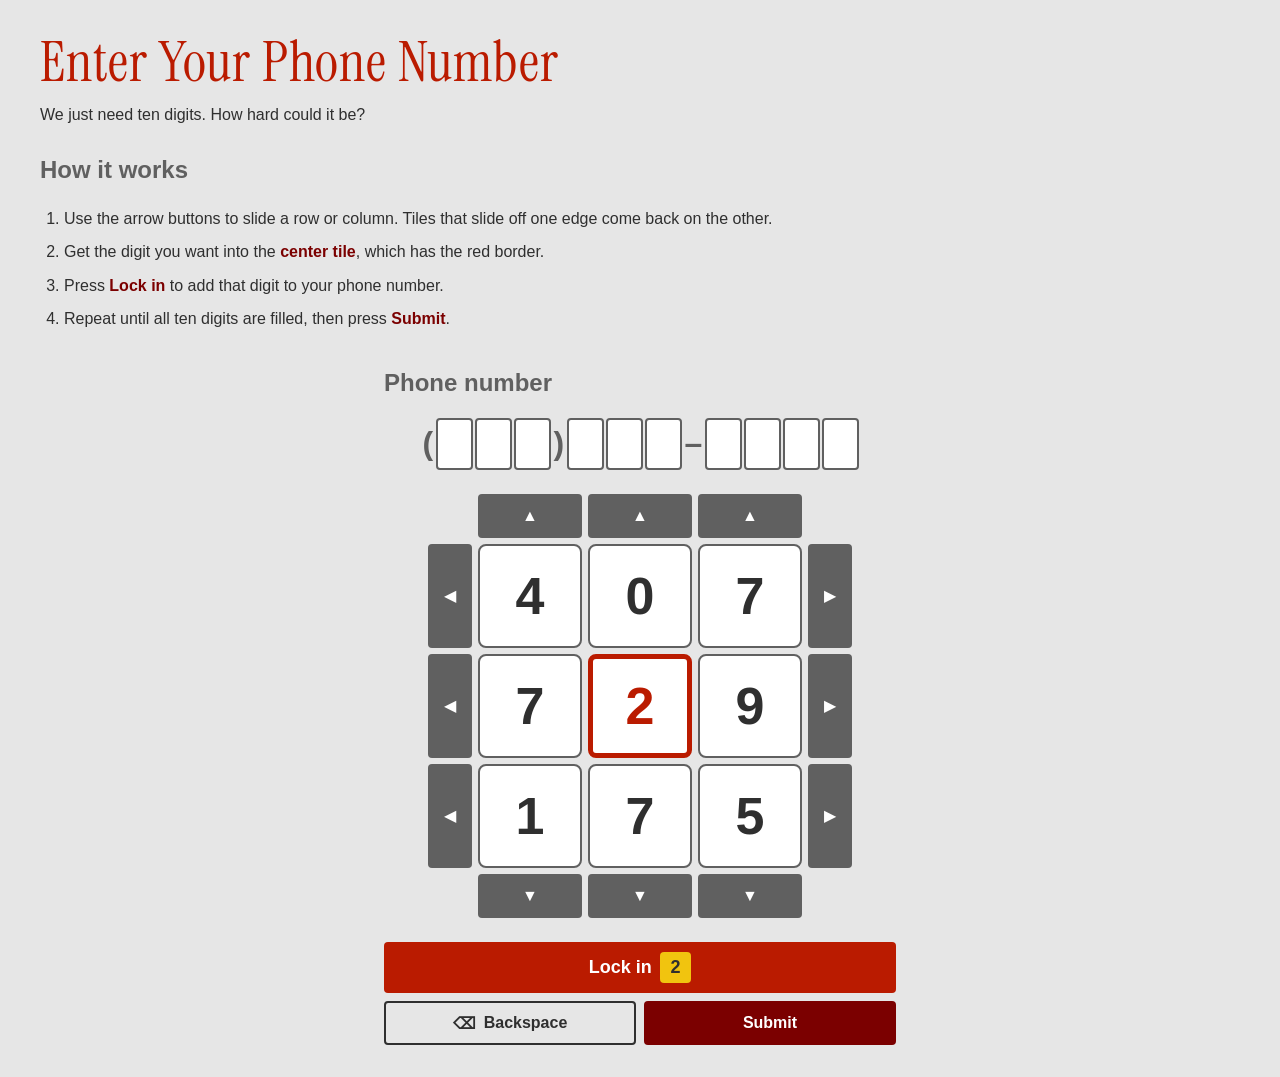
==== final/index.html @ 4a173e53 "AI HTML and CSS for final + Midterm empty files" ====
<!DOCTYPE html>
<html lang="en">
<head>
    <meta charset="UTF-8">
    <meta name="viewport" content="width=device-width, initial-scale=1.0">
    <title>Enter Your Phone Number</title>

    <link rel="preconnect" href="https://fonts.googleapis.com">
    <link rel="preconnect" href="https://fonts.gstatic.com" crossorigin>
    <link href="https://fonts.googleapis.com/css2?family=Google+Sans+Flex:opsz,wght@1..144,1..1000&family=Instrument+Serif:ital@0;1&display=swap" rel="stylesheet">

    <link rel="stylesheet" href="stylesheet.css">
</head>
<body>
    <div class="container">
        <header class="page-header">
            <h1>Enter Your Phone Number</h1>
            <p class="body-text">We just need ten digits. How hard could it be?</p>
        </header>

        <main class="layout">
            <!-- ===== Instructions ===== -->
            <section class="instructions" aria-labelledby="instructions-heading">
                <h2 id="instructions-heading">How it works</h2>
                <ol id="instructions-list" class="instructions-list">
                    <li>Use the arrow buttons to slide a row or column. Tiles that slide off one edge come back on the other.</li>
                    <li>Get the digit you want into the <strong>center tile</strong>, which has the red border.</li>
                    <li>Press <strong>Lock in</strong> to add that digit to your phone number.</li>
                    <li>Repeat until all ten digits are filled, then press <strong>Submit</strong>.</li>
                </ol>
            </section>

            <!-- ===== Phone input ===== -->
            <form id="phone-form" class="phone-form" action="#" method="post" novalidate>
                <fieldset class="phone-fieldset" aria-describedby="instructions-list">
                    <legend class="phone-legend">Phone number</legend>

                    <!-- Phone number display.
                         The boxes are hidden from screen readers. JS keeps
                         #phone-readable in sync so the number is still read aloud. -->
                    <div class="phone-display" id="phone-display">
                        <div class="phone-slots" aria-hidden="true">
                            <span class="phone-sep">(</span>
                            <span class="phone-slot" data-slot="0"></span>
                            <span class="phone-slot" data-slot="1"></span>
                            <span class="phone-slot" data-slot="2"></span>
                            <span class="phone-sep">)</span>
                            <span class="phone-slot" data-slot="3"></span>
                            <span class="phone-slot" data-slot="4"></span>
                            <span class="phone-slot" data-slot="5"></span>
                            <span class="phone-sep">&ndash;</span>
                            <span class="phone-slot" data-slot="6"></span>
                            <span class="phone-slot" data-slot="7"></span>
                            <span class="phone-slot" data-slot="8"></span>
                            <span class="phone-slot" data-slot="9"></span>
                        </div>
                        <p id="phone-readable" class="visually-hidden">No digits entered yet. 10 digits remaining.</p>
                    </div>

                    <!-- The value that gets submitted. JS fills this in. -->
                    <input type="hidden" name="phone" id="phone-value" value="">

                    <!-- ===== Cube board =====
                         Shift buttons: data-axis = "row" | "col"
                                        data-index = 0 | 1 | 2
                                        data-direction = "up" | "down" | "left" | "right"
                         Cells: data-row / data-col (0 to 2). Center cell = data-target -->
                    <div class="board" id="board">

                        <!-- Column up -->
                        <button type="button" class="shift-btn" data-axis="col" data-index="0" data-direction="up">
                            <span class="shift-icon" aria-hidden="true">&#9650;</span>
                            <span class="visually-hidden">Move column 1 up</span>
                        </button>
                        <button type="button" class="shift-btn" data-axis="col" data-index="1" data-direction="up">
                            <span class="shift-icon" aria-hidden="true">&#9650;</span>
                            <span class="visually-hidden">Move column 2 up</span>
                        </button>
                        <button type="button" class="shift-btn" data-axis="col" data-index="2" data-direction="up">
                            <span class="shift-icon" aria-hidden="true">&#9650;</span>
                            <span class="visually-hidden">Move column 3 up</span>
                        </button>

                        <!-- Row left -->
                        <button type="button" class="shift-btn" data-axis="row" data-index="0" data-direction="left">
                            <span class="shift-icon" aria-hidden="true">&#9664;</span>
                            <span class="visually-hidden">Move row 1 left</span>
                        </button>
                        <button type="button" class="shift-btn" data-axis="row" data-index="1" data-direction="left">
                            <span class="shift-icon" aria-hidden="true">&#9664;</span>
                            <span class="visually-hidden">Move row 2 left</span>
                        </button>
                        <button type="button" class="shift-btn" data-axis="row" data-index="2" data-direction="left">
                            <span class="shift-icon" aria-hidden="true">&#9664;</span>
                            <span class="visually-hidden">Move row 3 left</span>
                        </button>

                        <!-- The 3x3 grid. Reading order is row 1 left to right, then row 2, then row 3. -->
                        <ol class="cube" id="cube" aria-label="Number grid, 3 by 3">
                            <li class="cube-cell" data-row="0" data-col="0">
                                <span class="visually-hidden">Row 1, column 1: </span><span class="cube-digit">4</span>
                            </li>
                            <li class="cube-cell" data-row="0" data-col="1">
                                <span class="visually-hidden">Row 1, column 2: </span><span class="cube-digit">0</span>
                            </li>
                            <li class="cube-cell" data-row="0" data-col="2">
                                <span class="visually-hidden">Row 1, column 3: </span><span class="cube-digit">7</span>
                            </li>
                            <li class="cube-cell" data-row="1" data-col="0">
                                <span class="visually-hidden">Row 2, column 1: </span><span class="cube-digit">7</span>
                            </li>
                            <li class="cube-cell cube-cell--target" data-row="1" data-col="1" data-target>
                                <span class="visually-hidden">Row 2, column 2, lock-in tile: </span><span class="cube-digit">2</span>
                            </li>
                            <li class="cube-cell" data-row="1" data-col="2">
                                <span class="visually-hidden">Row 2, column 3: </span><span class="cube-digit">9</span>
                            </li>
                            <li class="cube-cell" data-row="2" data-col="0">
                                <span class="visually-hidden">Row 3, column 1: </span><span class="cube-digit">1</span>
                            </li>
                            <li class="cube-cell" data-row="2" data-col="1">
                                <span class="visually-hidden">Row 3, column 2: </span><span class="cube-digit">7</span>
                            </li>
                            <li class="cube-cell" data-row="2" data-col="2">
                                <span class="visually-hidden">Row 3, column 3: </span><span class="cube-digit">5</span>
                            </li>
                        </ol>

                        <!-- Row right -->
                        <button type="button" class="shift-btn" data-axis="row" data-index="0" data-direction="right">
                            <span class="shift-icon" aria-hidden="true">&#9654;</span>
                            <span class="visually-hidden">Move row 1 right</span>
                        </button>
                        <button type="button" class="shift-btn" data-axis="row" data-index="1" data-direction="right">
                            <span class="shift-icon" aria-hidden="true">&#9654;</span>
                            <span class="visually-hidden">Move row 2 right</span>
                        </button>
                        <button type="button" class="shift-btn" data-axis="row" data-index="2" data-direction="right">
                            <span class="shift-icon" aria-hidden="true">&#9654;</span>
                            <span class="visually-hidden">Move row 3 right</span>
                        </button>

                        <!-- Column down -->
                        <button type="button" class="shift-btn" data-axis="col" data-index="0" data-direction="down">
                            <span class="shift-icon" aria-hidden="true">&#9660;</span>
                            <span class="visually-hidden">Move column 1 down</span>
                        </button>
                        <button type="button" class="shift-btn" data-axis="col" data-index="1" data-direction="down">
                            <span class="shift-icon" aria-hidden="true">&#9660;</span>
                            <span class="visually-hidden">Move column 2 down</span>
                        </button>
                        <button type="button" class="shift-btn" data-axis="col" data-index="2" data-direction="down">
                            <span class="shift-icon" aria-hidden="true">&#9660;</span>
                            <span class="visually-hidden">Move column 3 down</span>
                        </button>
                    </div>

                    <!-- Announces each move to screen readers, e.g. "Row 2 moved left. Center tile is now 7." -->
                    <p id="cube-status" class="visually-hidden" role="status"></p>

                    <!-- ===== Controls ===== -->
                    <div class="controls">
                        <button type="button" id="lock-btn" class="button button--lock">
                            Lock in <span id="lock-digit" class="lock-digit">2</span>
                        </button>
                        <button type="button" id="backspace-btn" class="button button--outline">
                            <span aria-hidden="true">&#9003;</span> Backspace
                        </button>
                        <button type="submit" id="submit-btn" class="button button--submit">
                            Submit
                        </button>
                    </div>

                    <!-- Errors and confirmation after Submit. JS sets the text and adds .is-error or .is-success. -->
                    <p id="form-message" class="form-message" role="status"></p>
                </fieldset>
            </form>
        </main>

        <noscript>
            <p class="form-message is-error">This phone input needs JavaScript. (Honestly, that's the least frustrating part.)</p>
        </noscript>
    </div>
</body>
</html>
---- final/stylesheet.css ----
/* ==========================================================
   Rubik's Phone Input: styles
   Tokens come from the class design system template.
   ========================================================== */

:root {
    /* Color Palette - 5 Core Colors */
    --color-primary: #BA1B00;     /* Bright red - Main Brand Color */
    --color-secondary: #606060;   /* Dim Grey - For number boxes */
    --color-accent: #7B0000;      /* Passionate Red - Highlight / Warning Color */
    --color-neutral: #2F2F2F;     /* Deep Slate Gray - Neutral Text and Background */
    --color-highlight: #f1c40f;   /* Bright Yellow - Accent / Attention Color */

    /* Derived Colors */
    --color-background: #E6E6E6;
    --color-surface: #FFFFFF;
    --color-text-dark: var(--color-neutral);
    --color-text-light: white;

    /* Typography */
    --font-primary: 'Instrument Serif', -apple-system, BlinkMacSystemFont, serif;
    --font-secondary: 'Google Sans Flex', sans-serif;

    /* Spacing System */
    --spacing-xs: 0.25rem;
    --spacing-sm: 0.5rem;
    --spacing-md: 1rem;
    --spacing-lg: 1.5rem;
    --spacing-xl: 2rem;

    /* Border Radius */
    --radius-sm: 4px;
    --radius-md: 8px;
    --radius-lg: 12px;

    /* Board sizing (mobile first; scales up with the viewport) */
    --cell-size: clamp(3.5rem, 16vw, 6.5rem);
    --arrow-size: 2.75rem;          /* 44px minimum touch target */
    --board-gap: 0.375rem;

    /* Focus ring */
    --focus-ring: 3px solid var(--color-neutral);
}

/* ---------- Reset & base ---------- */

*,
*::before,
*::after {
    margin: 0;
    padding: 0;
    box-sizing: border-box;
}

body {
    font-family: var(--font-secondary);
    font-size: 1rem;
    line-height: 1.6;
    background-color: var(--color-background);
    color: var(--color-text-dark);
    padding: var(--spacing-md);
}

.container {
    max-width: 1200px;
    margin: 0 auto;
}

/* ---------- Typography ---------- */

h1 {
    font-family: var(--font-primary);
    font-size: clamp(2.25rem, 8vw, 3.5rem);
    font-weight: 400;
    line-height: 1.1;
    margin-bottom: var(--spacing-sm);
    color: var(--color-primary);
    letter-spacing: 0.05rem;
}

h2 {
    font-family: var(--font-secondary);
    font-size: 1.5rem;
    font-weight: 600;
    margin-bottom: var(--spacing-md);
    color: var(--color-secondary);
}

.body-text {
    font-size: 1rem;
    margin-bottom: var(--spacing-md);
}

/* ---------- Utilities ---------- */

/* Hidden visually, still read by screen readers */
.visually-hidden {
    position: absolute;
    width: 1px;
    height: 1px;
    padding: 0;
    margin: -1px;
    overflow: hidden;
    clip: rect(0 0 0 0);
    clip-path: inset(50%);
    white-space: nowrap;
    border: 0;
}

:focus-visible {
    outline: var(--focus-ring);
    outline-offset: 3px;
}

/* ---------- Page layout ---------- */

.page-header {
    margin-bottom: var(--spacing-lg);
}

.layout {
    display: grid;
    gap: var(--spacing-xl);
}

.instructions-list {
    padding-left: var(--spacing-lg);
    display: grid;
    gap: var(--spacing-sm);
}

.instructions-list strong {
    color: var(--color-accent);
}

/* ---------- Form shell ---------- */

.phone-form {
    width: 100%;
    max-width: 32rem;
    margin-inline: auto;
}

.phone-fieldset {
    border: 0;
    display: grid;
    justify-items: center;
    gap: var(--spacing-lg);
}

.phone-legend {
    font-size: 1.5rem;
    font-weight: 600;
    color: var(--color-secondary);
    margin-bottom: var(--spacing-md);
}

/* ---------- Phone number display ---------- */

.phone-display {
    width: 100%;
}

.phone-slots {
    display: flex;
    justify-content: center;
    align-items: center;
    gap: 2px;
    font-size: clamp(1.25rem, 5vw, 2rem);
    font-variant-numeric: tabular-nums;
}

.phone-slot {
    display: inline-grid;
    place-items: center;
    width: 1.15em;
    height: 1.6em;
    background-color: var(--color-surface);
    border: 2px solid var(--color-secondary);
    border-radius: var(--radius-sm);
    font-weight: 600;
    line-height: 1;
}

/* Next empty slot: JS adds .is-next so users see where the digit will go */
.phone-slot.is-next {
    border-color: var(--color-primary);
    border-width: 3px;
}

/* Lock-in animation. JS adds .is-new to a slot that was just filled */
.phone-slot.is-new {
    animation: pop 250ms ease-out;
}

.phone-sep {
    font-weight: 600;
    color: var(--color-secondary);
    padding-inline: 1px;
}

/* ---------- Cube board ----------
   Five-by-five grid: arrows around the edge, cube in the middle.

          [ ] [up1] [up2] [up3] [ ]
          [L1]  .     .     .   [R1]
          [L2]  .   CUBE    .   [R2]
          [L3]  .     .     .   [R3]
          [ ] [dn1] [dn2] [dn3] [ ]
*/

.board {
    display: grid;
    grid-template-columns: var(--arrow-size) repeat(3, var(--cell-size)) var(--arrow-size);
    grid-template-rows: var(--arrow-size) repeat(3, var(--cell-size)) var(--arrow-size);
    gap: var(--board-gap);
}

/* Place the cube itself */
.cube {
    grid-row: 2 / 5;
    grid-column: 2 / 5;
    list-style: none;
    display: grid;
    grid-template-columns: repeat(3, 1fr);
    grid-template-rows: repeat(3, 1fr);
    gap: var(--board-gap);
}

.cube-cell {
    display: grid;
    place-items: center;
    background-color: var(--color-surface);
    border: 2px solid var(--color-secondary);
    border-radius: var(--radius-md);
    font-size: calc(var(--cell-size) * 0.5);
    font-weight: 600;
    line-height: 1;
    font-variant-numeric: tabular-nums;
    user-select: none;
}

/* The lock-in tile. Thick red border, so it stands out by
   border width as well as color. */
.cube-cell--target {
    border: 5px solid var(--color-primary);
    color: var(--color-primary);
}

/* JS adds .is-flashing to the target cell when a digit is locked in */
.cube-cell--target.is-flashing {
    animation: flash 300ms ease-out;
}

/* Optional slide animation. JS can add .is-sliding-left/right/up/down
   to the cells that moved, then remove it on animationend */
.cube-cell.is-sliding-left  .cube-digit { animation: slide-left  180ms ease-out; }
.cube-cell.is-sliding-right .cube-digit { animation: slide-right 180ms ease-out; }
.cube-cell.is-sliding-up    .cube-digit { animation: slide-up    180ms ease-out; }
.cube-cell.is-sliding-down  .cube-digit { animation: slide-down  180ms ease-out; }

.cube-digit {
    display: inline-block;
}

/* ---------- Shift (arrow) buttons ---------- */

.shift-btn {
    display: grid;
    place-items: center;
    min-width: var(--arrow-size);
    min-height: var(--arrow-size);
    background-color: var(--color-secondary);
    color: var(--color-text-light);
    border: 2px solid transparent;
    border-radius: var(--radius-sm);
    font: inherit;
    font-size: 1rem;
    cursor: pointer;
    transition: background-color 0.2s ease, transform 0.15s ease;
}

.shift-btn:hover {
    background-color: var(--color-neutral);
}

.shift-btn:active {
    transform: scale(0.92);
    background-color: var(--color-accent);
}

/* Grid placement driven by the data attributes */
.shift-btn[data-direction="up"]    { grid-row: 1; }
.shift-btn[data-direction="down"]  { grid-row: 5; }
.shift-btn[data-direction="left"]  { grid-column: 1; }
.shift-btn[data-direction="right"] { grid-column: 5; }

.shift-btn[data-axis="col"][data-index="0"] { grid-column: 2; }
.shift-btn[data-axis="col"][data-index="1"] { grid-column: 3; }
.shift-btn[data-axis="col"][data-index="2"] { grid-column: 4; }

.shift-btn[data-axis="row"][data-index="0"] { grid-row: 2; }
.shift-btn[data-axis="row"][data-index="1"] { grid-row: 3; }
.shift-btn[data-axis="row"][data-index="2"] { grid-row: 4; }

/* ---------- Controls ---------- */

.controls {
    width: 100%;
    display: grid;
    grid-template-columns: 1fr 1fr;
    gap: var(--spacing-sm);
}

.button {
    display: inline-flex;
    align-items: center;
    justify-content: center;
    gap: var(--spacing-sm);
    min-height: 2.75rem;
    padding: var(--spacing-sm) var(--spacing-md);
    background-color: var(--color-primary);
    color: var(--color-text-light);
    border: 2px solid transparent;
    border-radius: var(--radius-sm);
    font-family: var(--font-secondary);
    font-size: 1rem;
    font-weight: 600;
    cursor: pointer;
    transition: background-color 0.3s ease, transform 0.2s;
}

.button:hover {
    background-color: color-mix(in srgb, var(--color-primary) 80%, black);
    border-color: var(--color-secondary);
    transform: scale(1.05);
}

.button:active {
    transform: scale(0.95);
}

/* Lock in: full width, most prominent */
.button--lock {
    grid-column: 1 / -1;
    font-size: 1.125rem;
}

.lock-digit {
    display: inline-grid;
    place-items: center;
    min-width: 1.75em;
    height: 1.75em;
    background-color: var(--color-highlight);
    color: var(--color-neutral);
    border-radius: var(--radius-sm);
    font-variant-numeric: tabular-nums;
}

/* Backspace: outlined */
.button--outline {
    background-color: transparent;
    color: var(--color-neutral);
    border-color: var(--color-neutral);
}

.button--outline:hover {
    background-color: var(--color-surface);
    border-color: var(--color-neutral);
}

/* Submit: deep red */
.button--submit {
    background-color: var(--color-accent);
}

.button--submit:hover {
    background-color: color-mix(in srgb, var(--color-accent) 80%, black);
}

/* Disabled state. Toggle the `disabled` attribute from JS
   (e.g. Backspace when empty, Lock in when all 10 digits are full) */
.button:disabled,
.shift-btn:disabled {
    background-color: transparent;
    color: var(--color-secondary);
    border: 2px dashed var(--color-secondary);
    cursor: not-allowed;
    transform: none;
}

.button:disabled .lock-digit {
    background-color: transparent;
    color: inherit;
}

/* ---------- Form message ---------- */

.form-message {
    width: 100%;
    text-align: center;
    font-weight: 600;
}

.form-message:empty {
    display: none;
}

.form-message.is-error {
    color: var(--color-accent);
    padding: var(--spacing-sm) var(--spacing-md);
    border-left: 4px solid var(--color-accent);
    background-color: var(--color-surface);
}

.form-message.is-success {
    color: var(--color-neutral);
    padding: var(--spacing-sm) var(--spacing-md);
    border-left: 4px solid var(--color-highlight);
    background-color: var(--color-surface);
}

/* ---------- Animations ---------- */

@keyframes pop {
    0%   { transform: scale(0.6); }
    70%  { transform: scale(1.15); }
    100% { transform: scale(1); }
}

@keyframes flash {
    0%   { background-color: var(--color-highlight); }
    100% { background-color: var(--color-surface); }
}

@keyframes slide-left  { from { transform: translateX(60%);  opacity: 0; } }
@keyframes slide-right { from { transform: translateX(-60%); opacity: 0; } }
@keyframes slide-up    { from { transform: translateY(60%);  opacity: 0; } }
@keyframes slide-down  { from { transform: translateY(-60%); opacity: 0; } }

/* ---------- Responsive: desktop (1200px target) ---------- */

@media (min-width: 900px) {
    body {
        padding: var(--spacing-xl);
    }

    .instructions {
        max-width: 48rem;
    }
}

/* ---------- Motion preferences ---------- */

@media (prefers-reduced-motion: reduce) {
    *,
    *::before,
    *::after {
        animation-duration: 0.01ms !important;
        animation-iteration-count: 1 !important;
        transition-duration: 0.01ms !important;
    }

    .button:hover,
    .button:active,
    .shift-btn:active {
        transform: none;
    }
}

/* ---------- Windows High Contrast / forced colors ---------- */

@media (forced-colors: active) {
    .cube-cell--target {
        border-style: double;
        border-width: 8px;
    }

    .phone-slot.is-next {
        border-style: dashed;
    }
}
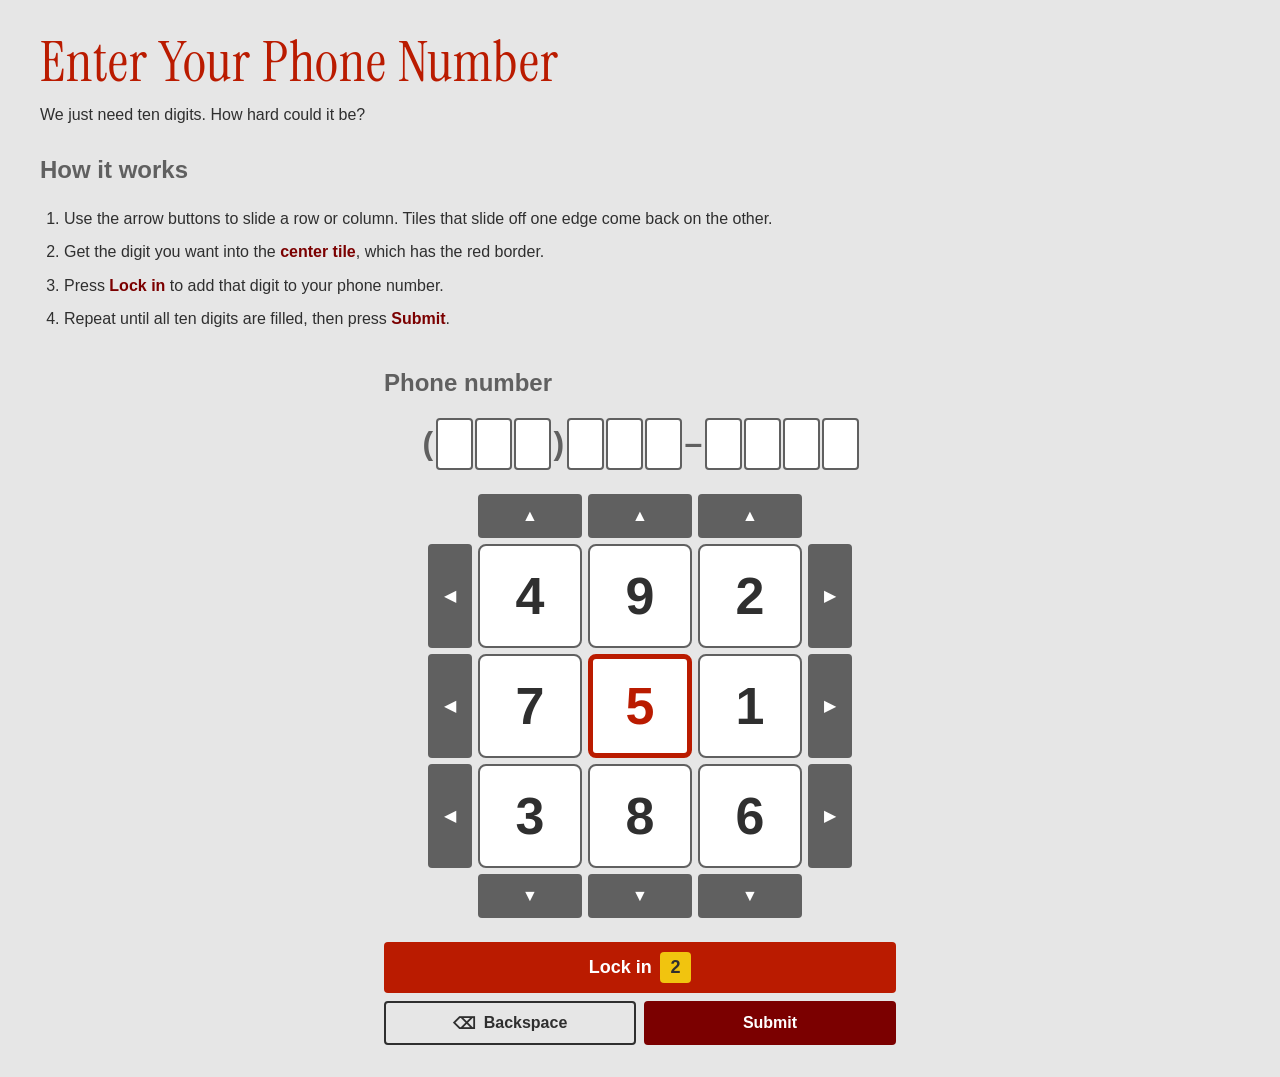
==== commit a40b250e: "Changed grid digits Trying to fix grid so every number is available, difficult since there are 9 spa" ====
--- a/final/index.html
+++ b/final/index.html
@@ -10,6 +10,7 @@
     <link href="https://fonts.googleapis.com/css2?family=Google+Sans+Flex:opsz,wght@1..144,1..1000&family=Instrument+Serif:ital@0;1&display=swap" rel="stylesheet">
 
     <link rel="stylesheet" href="stylesheet.css">
+    <script src="script.js" defer></script>
 </head>
 <body>
     <div class="container">
@@ -101,28 +102,28 @@
                                 <span class="visually-hidden">Row 1, column 1: </span><span class="cube-digit">4</span>
                             </li>
                             <li class="cube-cell" data-row="0" data-col="1">
-                                <span class="visually-hidden">Row 1, column 2: </span><span class="cube-digit">0</span>
+                                <span class="visually-hidden">Row 1, column 2: </span><span class="cube-digit">9</span>
                             </li>
                             <li class="cube-cell" data-row="0" data-col="2">
-                                <span class="visually-hidden">Row 1, column 3: </span><span class="cube-digit">7</span>
+                                <span class="visually-hidden">Row 1, column 3: </span><span class="cube-digit">2</span>
                             </li>
                             <li class="cube-cell" data-row="1" data-col="0">
                                 <span class="visually-hidden">Row 2, column 1: </span><span class="cube-digit">7</span>
                             </li>
                             <li class="cube-cell cube-cell--target" data-row="1" data-col="1" data-target>
-                                <span class="visually-hidden">Row 2, column 2, lock-in tile: </span><span class="cube-digit">2</span>
+                                <span class="visually-hidden">Row 2, column 2, lock-in tile: </span><span class="cube-digit">5</span>
                             </li>
                             <li class="cube-cell" data-row="1" data-col="2">
-                                <span class="visually-hidden">Row 2, column 3: </span><span class="cube-digit">9</span>
+                                <span class="visually-hidden">Row 2, column 3: </span><span class="cube-digit">1</span>
                             </li>
                             <li class="cube-cell" data-row="2" data-col="0">
-                                <span class="visually-hidden">Row 3, column 1: </span><span class="cube-digit">1</span>
+                                <span class="visually-hidden">Row 3, column 1: </span><span class="cube-digit">3</span>
                             </li>
                             <li class="cube-cell" data-row="2" data-col="1">
-                                <span class="visually-hidden">Row 3, column 2: </span><span class="cube-digit">7</span>
+                                <span class="visually-hidden">Row 3, column 2: </span><span class="cube-digit">8</span>
                             </li>
                             <li class="cube-cell" data-row="2" data-col="2">
-                                <span class="visually-hidden">Row 3, column 3: </span><span class="cube-digit">5</span>
+                                <span class="visually-hidden">Row 3, column 3: </span><span class="cube-digit">6</span>
                             </li>
                         </ol>
 
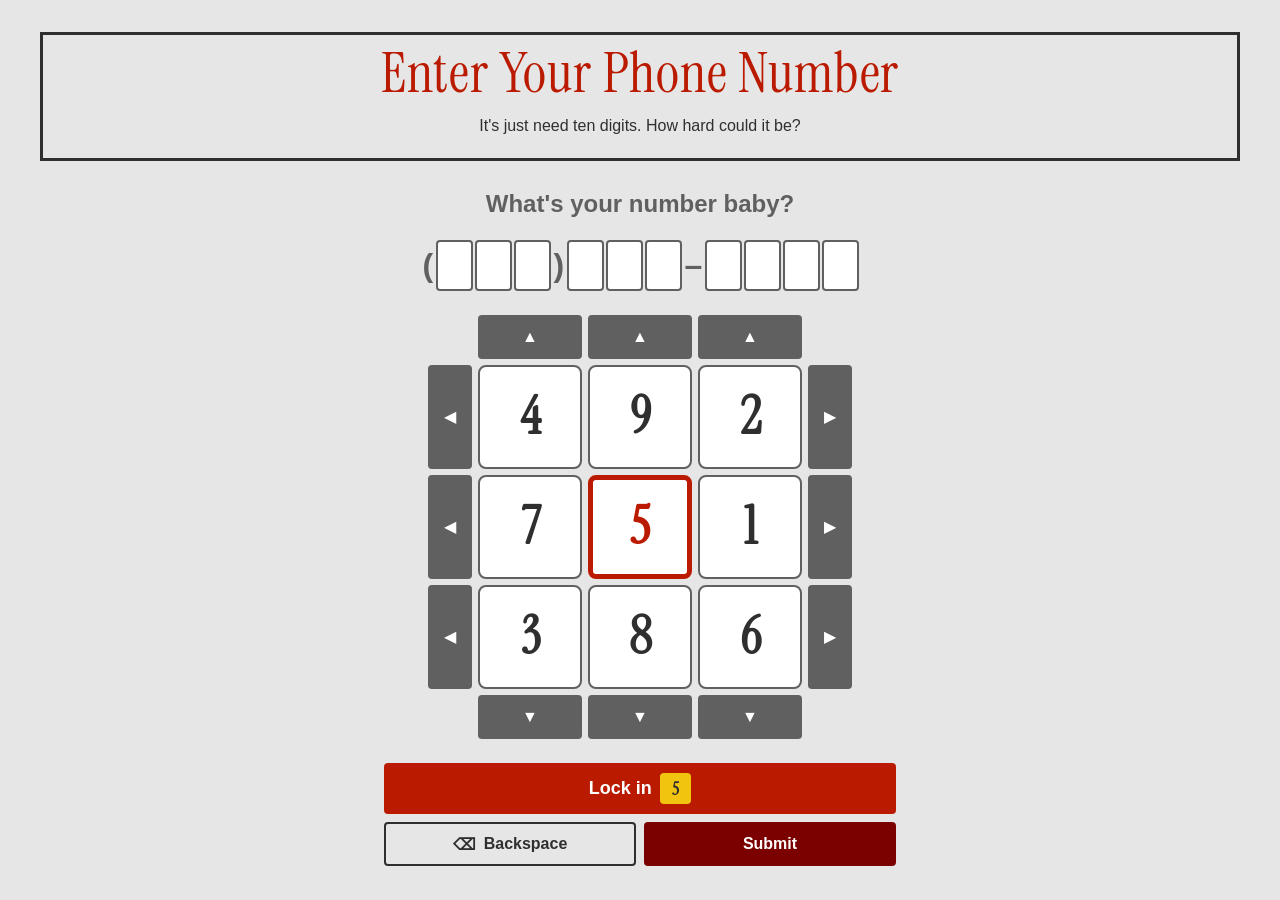
==== commit 45606047: "Style Changes" ====
--- a/final/index.html
+++ b/final/index.html
@@ -16,12 +16,12 @@
     <div class="container">
         <header class="page-header">
             <h1>Enter Your Phone Number</h1>
-            <p class="body-text">We just need ten digits. How hard could it be?</p>
+            <p class="body-text">It's just need ten digits. How hard could it be?</p>
         </header>
 
         <main class="layout">
             <!-- ===== Instructions ===== -->
-            <section class="instructions" aria-labelledby="instructions-heading">
+            <!-- <section class="instructions" aria-labelledby="instructions-heading">
                 <h2 id="instructions-heading">How it works</h2>
                 <ol id="instructions-list" class="instructions-list">
                     <li>Use the arrow buttons to slide a row or column. Tiles that slide off one edge come back on the other.</li>
@@ -29,12 +29,12 @@
                     <li>Press <strong>Lock in</strong> to add that digit to your phone number.</li>
                     <li>Repeat until all ten digits are filled, then press <strong>Submit</strong>.</li>
                 </ol>
-            </section>
+            </section> -->
 
             <!-- ===== Phone input ===== -->
             <form id="phone-form" class="phone-form" action="#" method="post" novalidate>
                 <fieldset class="phone-fieldset" aria-describedby="instructions-list">
-                    <legend class="phone-legend">Phone number</legend>
+                    <legend class="phone-legend">What's your number baby?</legend>
 
                     <!-- Phone number display.
                          The boxes are hidden from screen readers. JS keeps
--- a/final/stylesheet.css
+++ b/final/stylesheet.css
@@ -116,6 +116,11 @@
 
 .page-header {
     margin-bottom: var(--spacing-lg);
+    margin-bottom: var(--spacing-lg);
+    text-align: center;
+    border: solid var(--color-neutral);
+    padding-bottom: var(--spacing-xs);
+    padding-top: var(--spacing-sm);
 }
 
 .layout {
@@ -153,6 +158,7 @@
     font-weight: 600;
     color: var(--color-secondary);
     margin-bottom: var(--spacing-md);
+    text-align: center;
 }
 
 /* ---------- Phone number display ---------- */
@@ -180,6 +186,7 @@
     border-radius: var(--radius-sm);
     font-weight: 600;
     line-height: 1;
+    font-family: var(--font-primary);
 }
 
 /* Next empty slot: JS adds .is-next so users see where the digit will go */
@@ -261,6 +268,7 @@
 
 .cube-digit {
     display: inline-block;
+    font-family: var(--font-primary);
 }
 
 /* ---------- Shift (arrow) buttons ---------- */
@@ -355,6 +363,7 @@
     color: var(--color-neutral);
     border-radius: var(--radius-sm);
     font-variant-numeric: tabular-nums;
+    font-family: var(--font-primary);
 }
 
 /* Backspace: outlined */
